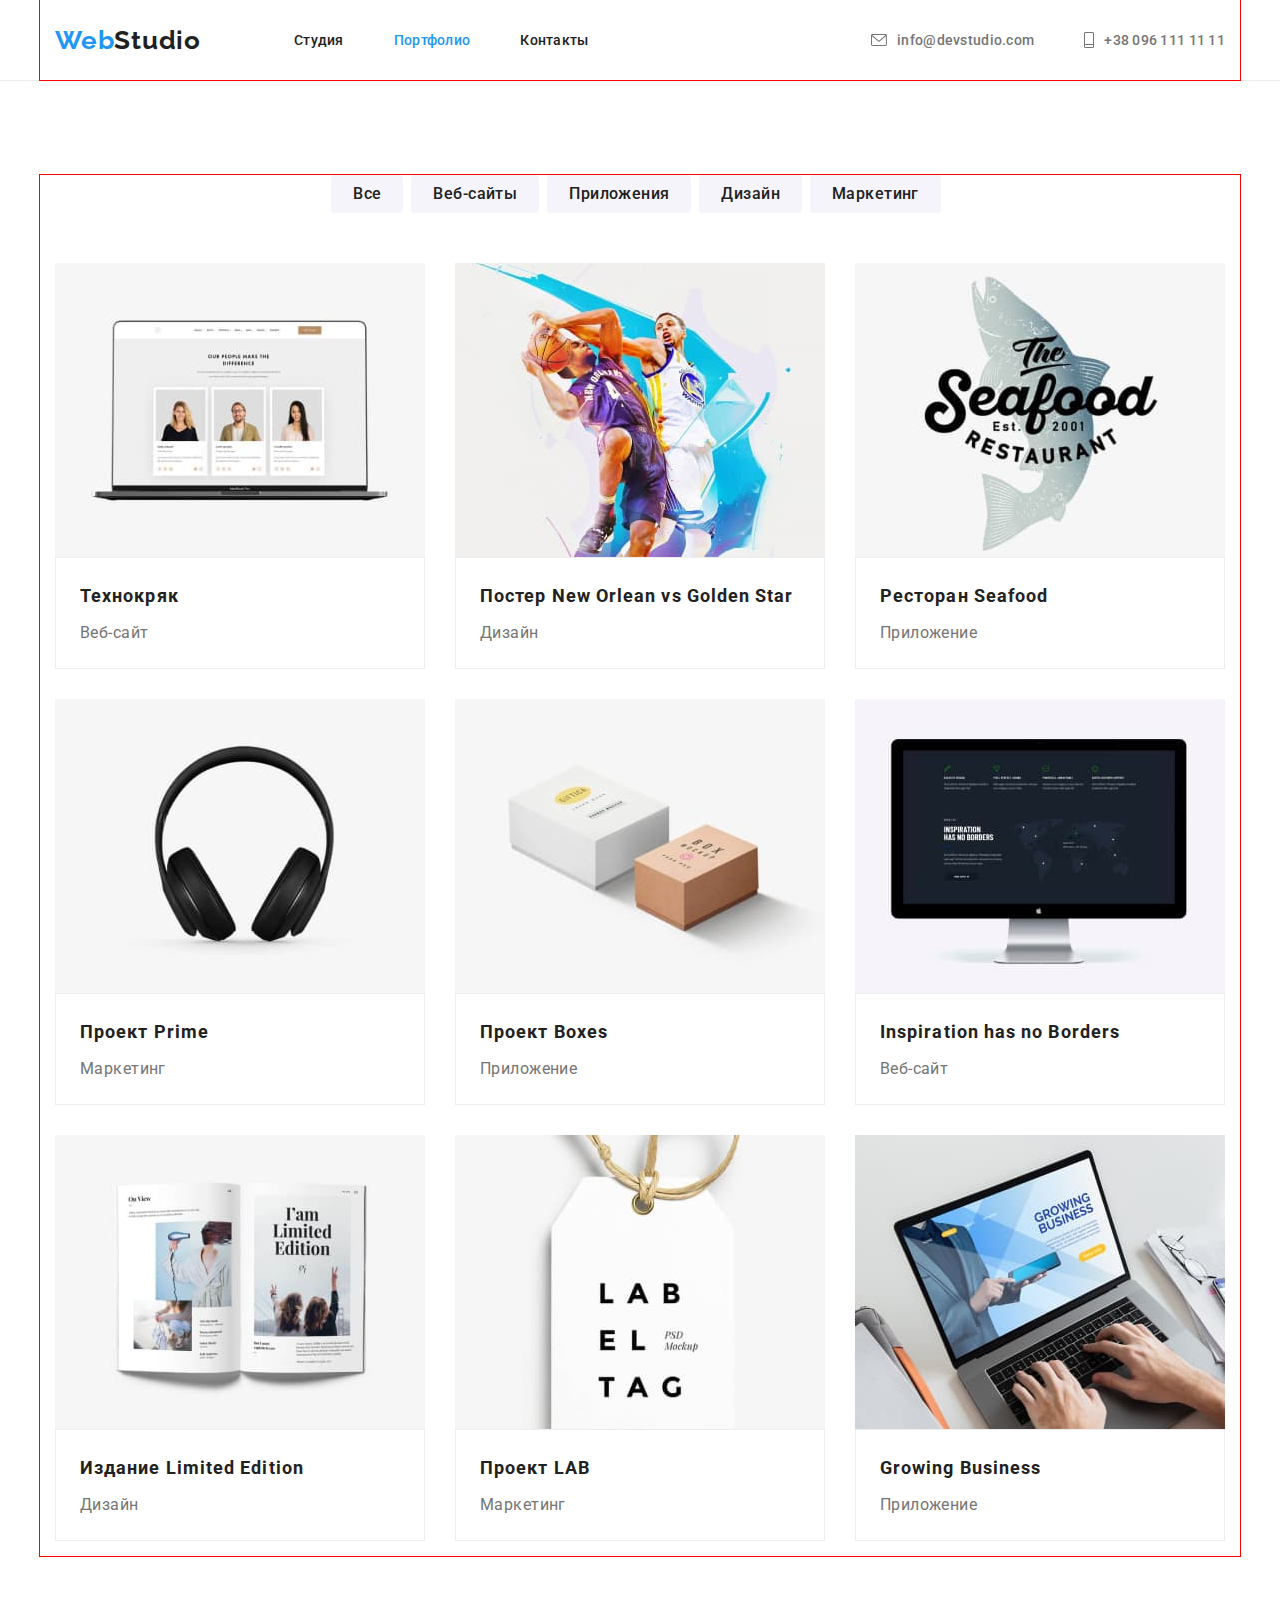
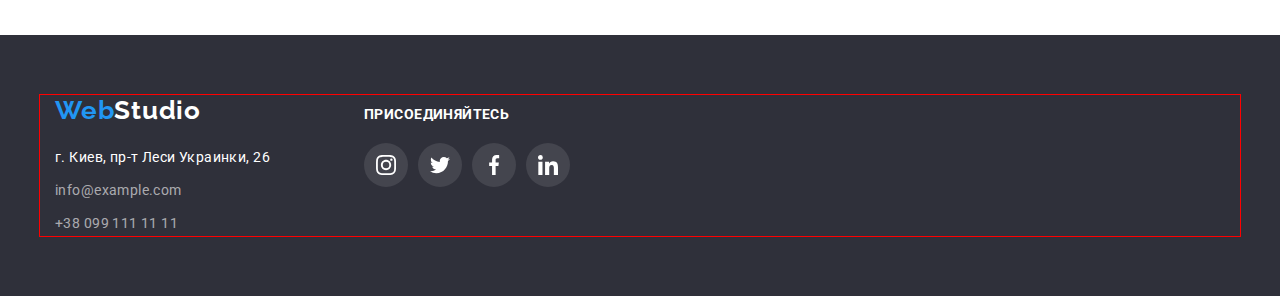
==== portfolio.html @ bcd7f743 "first commit" ====
<!DOCTYPE html>
<html lang="en">
   <head>
      <meta charset="UTF-8" />
      <meta http-equiv="X-UA-Compatible" content="IE=edge" />
      <meta name="viewport" content="width=device-width, initial-scale=1.0" />
      <title>Document</title>

      <link rel="preconnect" href="https://fonts.googleapis.com" />
      <link rel="preconnect" href="https://fonts.gstatic.com" crossorigin />
      <link
         href="https://fonts.googleapis.com/css2?family=Raleway:wght@700&family=Roboto:wght@400;500;700;900&display=swap"
         rel="stylesheet"
      />
      <link
         rel="stylesheet"
         href="https://cdnjs.cloudflare.com/ajax/libs/modern-normalize/1.1.0/modern-normalize.min.css"
         integrity="sha512-wpPYUAdjBVSE4KJnH1VR1HeZfpl1ub8YT/NKx4PuQ5NmX2tKuGu6U/JRp5y+Y8XG2tV+wKQpNHVUX03MfMFn9Q=="
         crossorigin="anonymous"
         referrerpolicy="no-referrer"
      />
      <link rel="stylesheet" href="./css/reset.css" />
      <link rel="stylesheet" href="./css/styles.css" />
   </head>
   <body>
      <header class="header">
         <div class="container header-container">
            <nav class="page-nav">
               <a href="./index.html" lang="en" class="logo"
                  >Web<span>Studio</span></a
               >
               <ul class="nav-links">
                  <li class="nav-links-item">
                     <a class="nav-links-link" href="./index.html">Студия</a>
                  </li>
                  <li class="nav-links-item">
                     <a
                        class="nav-links-link current-link"
                        href="./portfolio.html"
                        lang="en"
                        >Портфолио</a
                     >
                  </li>
                  <li class="nav-links-item">
                     <a class="nav-links-link" href="#">Контакты</a>
                  </li>
               </ul>
            </nav>
            <ul class="contacts">
               <li class="contacts-item">
                  <a
                     class="contacts-link"
                     href="mailto:info@devstudio.com"
                     lang="en"
                  >
                     <svg class="contacts-icon" width="16" height="12">
                        <use href="./img/sprite.svg#icon-envelope-1"></use>
                     </svg>
                     info@devstudio.com
                  </a>
               </li>
               <li class="contacts-item">
                  <a class="contacts-link" href="tel:+380961111111">
                     <svg class="contacts-icon" width="10" height="16">
                        <use href="./img/sprite.svg#icon-phone"></use>
                     </svg>
                     +38 096 111 11 11</a
                  >
               </li>
            </ul>
         </div>
      </header>
      <main>
         <h1 hidden>Портфолио</h1>

         <section class="section filter-section">
            <h2 class="hidden">Фильтр</h2>
            <div class="container filter-container">
               <ul class="button-filter-list">
                  <li>
                     <button type="button" class="button-filter-item">
                        Все
                     </button>
                  </li>
                  <li>
                     <button type="button" class="button-filter-item">
                        Веб-сайты
                     </button>
                  </li>
                  <li>
                     <button type="button" class="button-filter-item">
                        Приложения
                     </button>
                  </li>
                  <li>
                     <button type="button" class="button-filter-item">
                        Дизайн
                     </button>
                  </li>
                  <li>
                     <button type="button" class="button-filter-item">
                        Маркетинг
                     </button>
                  </li>
               </ul>

               <ul class="projects-list">
                  <li class="projects-list-item">
                     <a class="projects-list-link" href="#">
                        <img
                           class="no-gap"
                           src="./img/portfolio-page/project1.jpg"
                           alt="Экран
                        ноутбука с активной страницей веб-сайта"
                           width="370"
                           height="294"
                        />
                        <div class="description-projects">
                           <h3 class="description-title">Технокряк</h3>
                           <p class="description-subtitle">Веб-сайт</p>
                        </div>
                     </a>
                  </li>
                  <li class="projects-list-item">
                     <a class="projects-list-link" href="#">
                        <img
                           class="no-gap"
                           src="./img/portfolio-page/project2.jpg"
                           alt="Игра двух баскетболистов"
                           width="370"
                           height="294"
                        />
                        <div class="description-projects">
                           <h3 class="description-title">
                              Постер
                              <span lang="en">New Orlean vs Golden Star</span>
                           </h3>
                           <p class="description-subtitle">Дизайн</p>
                        </div></a
                     >
                  </li>
                  <li class="projects-list-item">
                     <a class="projects-list-link" href="#">
                        <img
                           class="no-gap"
                           src="./img/portfolio-page/project3.jpg"
                           alt="Логотип ресторана Seafood"
                           width="370"
                           height="294"
                        />
                        <div class="description-projects">
                           <h3 class="description-title">
                              Ресторан <span lang="en">Seafood</span>
                           </h3>
                           <p class="description-subtitle">Приложение</p>
                        </div></a
                     >
                  </li>

                  <li class="projects-list-item">
                     <a class="projects-list-link" href="#">
                        <img
                           class="no-gap"
                           src="./img/portfolio-page/project4.jpg"
                           alt="Чёрные наушники"
                           width="370"
                           height="294"
                        />
                        <div class="description-projects">
                           <h3 class="description-title">
                              Проект <span lang="en">Prime</span>
                           </h3>
                           <p class="description-subtitle">Маркетинг</p>
                        </div></a
                     >
                  </li>
                  <li class="projects-list-item">
                     <a class="projects-list-link" href="#">
                        <img
                           class="no-gap"
                           src="./img/portfolio-page/project5.jpg"
                           alt="Две коробки:белая и бежевая"
                           width="370"
                           height="294"
                        />
                        <div class="description-projects">
                           <h3 class="description-title">
                              Проект <span lang="en">Boxes</span>
                           </h3>
                           <p class="description-subtitle">Приложение</p>
                        </div></a
                     >
                  </li>
                  <li class="projects-list-item">
                     <a class="projects-list-link" href="#">
                        <img
                           class="no-gap"
                           src="./img/portfolio-page/project6.jpg"
                           alt="Стационарный монитор"
                           width="370"
                           height="294"
                        />
                        <div class="description-projects">
                           <h3 class="description-title" lang="en">
                              Inspiration has no Borders
                           </h3>
                           <p class="description-subtitle">Веб-сайт</p>
                        </div></a
                     >
                  </li>

                  <li class="projects-list-item">
                     <a class="projects-list-link" href="#">
                        <img
                           class="no-gap"
                           src="./img/portfolio-page/project7.jpg"
                           alt="Разворот книги"
                           width="370"
                           height="294"
                        />
                        <div class="description-projects">
                           <h3 class="description-title">
                              Издание
                              <span lang="en">Limited Edition</span>
                           </h3>
                           <p class="description-subtitle">Дизайн</p>
                        </div></a
                     >
                  </li>
                  <li class="projects-list-item">
                     <a class="projects-list-link" href="#">
                        <img
                           class="no-gap"
                           src="./img/portfolio-page/project8.jpg"
                           alt="Бирка со шнурком и ушком"
                           width="370"
                           height="294"
                        />
                        <div class="description-projects">
                           <h3 class="description-title">
                              Проект <span lang="en">LAB</span>
                           </h3>
                           <p class="description-subtitle">Маркетинг</p>
                        </div></a
                     >
                  </li>
                  <li class="projects-list-item">
                     <a class="projects-list-link" href="#">
                        <img
                           class="no-gap"
                           src="./img/portfolio-page/project9.jpg"
                           alt="Работа за ноутбуком"
                           width="370"
                           height="294"
                        />
                        <div class="description-projects">
                           <h3 class="description-title" lang="en">
                              Growing Business
                           </h3>
                           <p class="description-subtitle">Приложение</p>
                        </div></a
                     >
                  </li>
               </ul>
            </div>
         </section>
      </main>
      <footer class="footer-section">
         <div class="container footer-container">
            <div class="footer-adsress-block">
               <a href="./index.html" lang="en" class="logo"
                  >Web<span>Studio</span></a
               >
               <address class="address">
                  г. Киев, пр-т Леси Украинки, 26
               </address>
               <ul class="contacts-footer">
                  <li class="contacts-item-footer">
                     <a
                        href="mailto:info@example.com"
                        class="contacts-link-footer"
                        lang="en"
                        >info@example.com</a
                     >
                  </li>
                  <li class="contacts-item-footer">
                     <a href="tel:+380991111111" class="contacts-link-footer"
                        >+38 099 111 11 11</a
                     >
                  </li>
               </ul>
            </div>
            <div class="contact-us-block">
               <h3 class="social-list-footer-title">присоединяйтесь</h3>
               <ul class="social-list-footer">
                  <li class="social-list-item">
                     <a href="" class="social-list-link-footer"
                        ><svg
                           class="social-list-icon-footer"
                           width="20"
                           height="20"
                        >
                           <use href="./img/sprite.svg#icon-instagram"></use>
                        </svg>
                     </a>
                  </li>
                  <li class="social-list-item">
                     <a href="" class="social-list-link-footer"
                        ><svg
                           class="social-list-icon-footer"
                           width="20"
                           height="20"
                        >
                           <use href="./img/sprite.svg#icon-twitter"></use>
                        </svg>
                     </a>
                  </li>
                  <li class="social-list-item">
                     <a href="" class="social-list-link-footer"
                        ><svg
                           class="social-list-icon-footer"
                           width="20"
                           height="20"
                        >
                           <use href="./img/sprite.svg#icon-facebook"></use>
                        </svg>
                     </a>
                  </li>
                  <li class="social-list-item">
                     <a href="" class="social-list-link-footer"
                        ><svg
                           class="social-list-icon-footer"
                           width="20"
                           height="20"
                        >
                           <use href="./img/sprite.svg#icon-linkedin"></use>
                        </svg>
                     </a>
                  </li>
               </ul>
            </div>
         </div>
      </footer>
   </body>
</html>
---- css/styles.css ----
:root {
   --primary-color: #212121;
   --secondary-color: #757575;
   --white-color: #ffffff;
   --accent-color: #2196f3;
   --secondary-font-title: 'Raleway', sans-serif;
   --primary-font-title: 'Roboto', sans-serif;
   --secondary-background-color: #f5f4fa;
   --header-footer-background-color: #2f303a;
   --fill-icon-color: #afb1b8;
}
body {
   font-size: 14px;
   font-weight: 400;
   font-style: normal;
   font-family: 'Roboto', sans-serif;
   letter-spacing: 0.03em;
   color: var(--primary-color);
   background-color: var(--white-color);
}
.hidden {
   display: none;
   padding: 8px;
   border: 1px solid blue;
   border-radius: 3px;
}
.section {
   padding: 94px 0;
}
.container {
   width: 1200px;
   margin: 0 auto;
   outline: 1px solid red;
   padding: 0 15px;
}

.header-container,
.page-nav,
.contacts,
.nav-links,
.team-list,
.what-we-do-list,
.feature-list,
.button-filter-list,
.projects-list,
.contacts-link {
   display: flex;
}
.header-container {
   justify-content: space-between;
}

.logo {
   font-family: var(--secondary-font-title);
   font-weight: 700;
   font-size: 26px;
   line-height: calc(31 / 26);
   letter-spacing: 0.03em;
   color: #2196f3;
   margin-right: 93px;
}
.logo span {
   color: var(--primary-color);
}
.nav-links-item + .nav-links-item {
   margin-left: 50px;
}
.contacts-item:not(:last-child) {
   margin-right: 50px;
}
.nav-links-link,
.contacts-link {
   padding: 32px 0;
   display: block;
   font-weight: 500;
   font-size: 14px;
   line-height: calc(16 / 14);
   letter-spacing: 0.02em;
   color: var(--primary-color);
}
.contacts-link {
   color: var(--secondary-color);
}
.page-nav {
   align-items: center;
}
.header {
   background-color: var(--white-color);
   border-bottom: 1px solid #ececec;
}
.contacts-link:focus .contacts-icon,
.contacts-link:hover .contacts-icon {
   fill: var(--accent-color);
}
.contacts-link:hover,
.contacts-link:focus,
.nav-links-link:hover,
.nav-links-link:focus,
.contacts-link-footer:hover,
.contacts-link-footer:focus,
.contacts-icon:hover,
.contacts-icon:focus {
   color: var(--accent-color);
   fill: var(--accent-color);
}
.modal-btn:hover,
.modal-btn:focus {
   background: #188ce8;
   box-shadow: 0px 4px 4px rgba(0, 0, 0, 0.15);
   border-radius: 4px;
}
.nav-links-item:current {
   color: var(--accent-color);
}
.current-link {
   color: var(--accent-color);
}

/* PAGE СТУДИЯ START */
.modal-btn {
   font-family: inherit;
   font-weight: 700;
   font-size: 16px;
   font-style: inherit;
   line-height: 1.88em;
   letter-spacing: 0.06em;
   background-color: var(--accent-color);
   color: var(--white-color);
   box-shadow: 0px 4px 4px rgba(0, 0, 0, 0.15);
   border-radius: 4px;
   padding: 10px 32px;
   margin-top: 30px;
   min-width: 200px;
}
.hero-title {
   font-size: 44px;
   font-weight: 900;
   line-height: 1.36em;
   letter-spacing: 0.06em;
   text-transform: uppercase;
   color: var(--white-color);
   margin: auto;
   width: 696px;
   height: 120px;
}

.hero-section {
   background-color: var(--header-footer-background-color);
   text-align: center;
   padding: 200px 0;
   background-image: linear-gradient(
         to right,
         rgba(47, 48, 58, 0.4),
         rgba(47, 48, 58, 0.4)
      ),
      url(../img/backgroung-img.jpg);
   max-width: 1600px;
   min-height: 600px;
   background-position: center;
   background-repeat: no-repeat;
   background-size: cover;
   margin: 0 auto;
}

.feature-list-item h3 {
   font-weight: 700;
   line-height: 1.14;
   font-size: inherit;
   text-transform: uppercase;
   margin-bottom: 10px;
}
.footer-logo {
   display: block;
   margin-bottom: 20px;
}
.feature-list-item p {
   line-height: 1.71em;
   color: var(--secondary-color);
}
.feature-list-item {
   width: 270px;
}

.what-we-do-section {
   background-color: var(--white-color);
   padding-bottom: 94px;
}
.what-we-do-section h2,
.team-section h2 {
   font-weight: 700;
   font-size: 36px;
   line-height: 1.17em;
   text-align: center;
   margin-bottom: 50px;
}
.what-we-do-item {
   width: 370px;
   mix-blend-mode: normal;
}
.section h2 {
   margin-bottom: 50px;
}
.team-section {
   background-color: var(--secondary-background-color);
}
.team-list-item {
   background-color: var(--white-color);
   box-shadow: 0px 1px 3px rgba(0, 0, 0, 0.12), 0px 1px 1px rgba(0, 0, 0, 0.14),
      0px 2px 1px rgba(0, 0, 0, 0.2);
   border-radius: 0px 0px 4px 4px;
}
.description-name {
   font-weight: 500;
   font-size: 16px;
   line-height: 1.19em;
   text-align: center;
   margin-bottom: 10px;
}
.description-team {
   padding: 30px 32px;
}
.feature-list-item:not(:last-child),
.what-we-do-item:not(:last-child),
.team-list-item:not(:last-child) {
   margin-right: 30px;
}
.description-position {
   font-size: 16px;
   margin-bottom: 16px;
   line-height: 1.19em;
   text-align: center;
   color: var(--secondary-color);
}
.footer-section {
   background-color: var(--header-footer-background-color);
   padding: 60px 0;
   flex-direction: column;
   align-items: baseline;
}

.footer-container span {
   color: var(--white-color);
}
.address {
   text-decoration: none;
   line-height: 1.71em;
   margin-top: 20px;
   margin-bottom: 9px;
   color: var(--white-color);
   font-style: normal;
}
.contacts-link-footer {
   color: rgba(255, 255, 255, 0.6);
}
.contacts-item-footer:not(:last-child) {
   margin-bottom: 9px;
}
.contacts-item-footer {
   line-height: 1.71em;
}

/* PAGE СТУДИЯ FINISH */

/* PAGE ПОРТФОЛИО START */
.button-filter-item {
   font-family: inherit;
   font-style: inherit;
   font-weight: 500;
   font-size: 16px;
   line-height: 1.63em;
   align-items: center;
   text-align: center;
   border-radius: 4px;
   letter-spacing: inherit;
   color: inherit;
   background: var(--secondary-background-color);
   height: 38px;
   padding: 6px 22px;
   margin: 0 8px 50px 0;
}
.button-filter-item + .button-filter-item + .button-filter-item {
   margin-right: 30px;
}

.button-filter-item:hover,
.button-filter-item:focus {
   color: var(--white-color);
   background-color: var(--accent-color);
   box-shadow: 0px 3px 1px rgba(0, 0, 0, 0.1), 0px 1px 2px rgba(0, 0, 0, 0.08),
      0px 2px 2px rgba(0, 0, 0, 0.12);
}
.description-title {
   font-weight: 700;
   font-size: 18px;
   line-height: 2em;
   letter-spacing: 0.06em;
   margin-bottom: 4px;
   color: var(--primary-color);
}
.description-subtitle {
   font-size: 16px;
   line-height: 1.88em;
   color: var(--secondary-color);
}
.description-projects {
   padding: 20px 24px;
}
.filter-section {
   background-color: var(--white-color);
}
.button-filter-list {
   justify-content: center;
}

.projects-list {
   flex-wrap: wrap;
   margin: -15px;
}

.projects-list-item {
   margin: 15px;

   flex-basis: calc(100% / 3 - 30px);
}
.description-projects {
   border: 1px solid #eeeeee;
   overflow: hidden;
}

.no-gap {
   display: block;
}

/* PAGE ПОРТФОЛИО FINISH */
.contacts-link {
   display: flex;
   align-items: center;
}
.contacts-icon {
   display: flex;
   margin-right: 10px;
   fill: var(--secondary-color);
}
.wrapper-icon {
   display: flex;
   justify-content: center;
   align-items: center;
   height: 120px;
   margin-bottom: 30px;
   background: var(--secondary-background-color);
   border-radius: 4px;
}
.social-list {
   display: flex;
   justify-content: space-between;
}
.social-list-link {
   display: flex;
   align-items: center;
   justify-content: center;
   background-color: var(--white-color);
   border-radius: 50%;
   width: 44px;
   height: 44px;
}
.contacts-icon {
   color: var(--secondary-color);
}
.social-list-icon,
.clients-list-icon {
   fill: var(--fill-icon-color);
}
.social-list-link:hover .social-list-icon,
.social-list-link:focus .social-list-icon {
   fill: var(--white-color);
}
.clients-list-icon:hover,
.clients-list-icon:focus {
   fill: var(--accent-color);
}
.social-list-link:hover,
.social-list-link:focus {
   background-color: var(--accent-color);
}
.clients-section > h2 {
   font-weight: 700;
   font-size: 36px;
   margin-bottom: 50px;
   line-height: calc(42 / 36);
   text-align: center;
}
.clients-list {
   display: flex;
   justify-content: space-between;
}
.clients-section {
   background-color: var(--white-color);
}
.wrapper-clients-icon {
   display: flex;
   justify-content: center;
   align-items: center;
   height: 92px;
   background: var(--white-color);
   border-radius: 4px;
   border: 1px solid var(--fill-icon-color);
}
.clients-list-link:hover .wrapper-clients-icon {
   border-color: var(--accent-color);
}
.clients-list-item {
   width: 170px;
}
.clients-list-link:hover .clients-list-icon,
.clients-list-link:focus .clients-list-icon {
   fill: var(--accent-color);
}

.social-list-footer-title {
   font-weight: bold;
   font-size: 14px;
   line-height: 1.14;
   margin-bottom: 20px;
   text-transform: uppercase;
   color: var(--white-color);
}
.footer-container {
   display: flex;
   align-items: baseline;
}
.social-list-footer {
   display: flex;
   width: 206px;
   justify-content: space-between;
}
.contact-us-block {
   margin-left: 70px;
}
.social-list-icon-footer {
   fill: var(--white-color);
}
.social-list-link-footer {
   display: flex;
   align-items: center;
   justify-content: center;
   background-color: rgba(255, 255, 255, 0.1);
   border-radius: 50%;
   width: 44px;
   height: 44px;
}
.social-list-link-footer:hover,
.social-list-link-footer:focus {
   background-color: var(--accent-color);
}
.projects-list-link {
   display: block;
}
.projects-list-link:hover {
   box-shadow: 0px 1px 1px rgba(0, 0, 0, 0.12), 0px 4px 4px rgba(0, 0, 0, 0.06),
      1px 4px 6px rgba(0, 0, 0, 0.16);
}
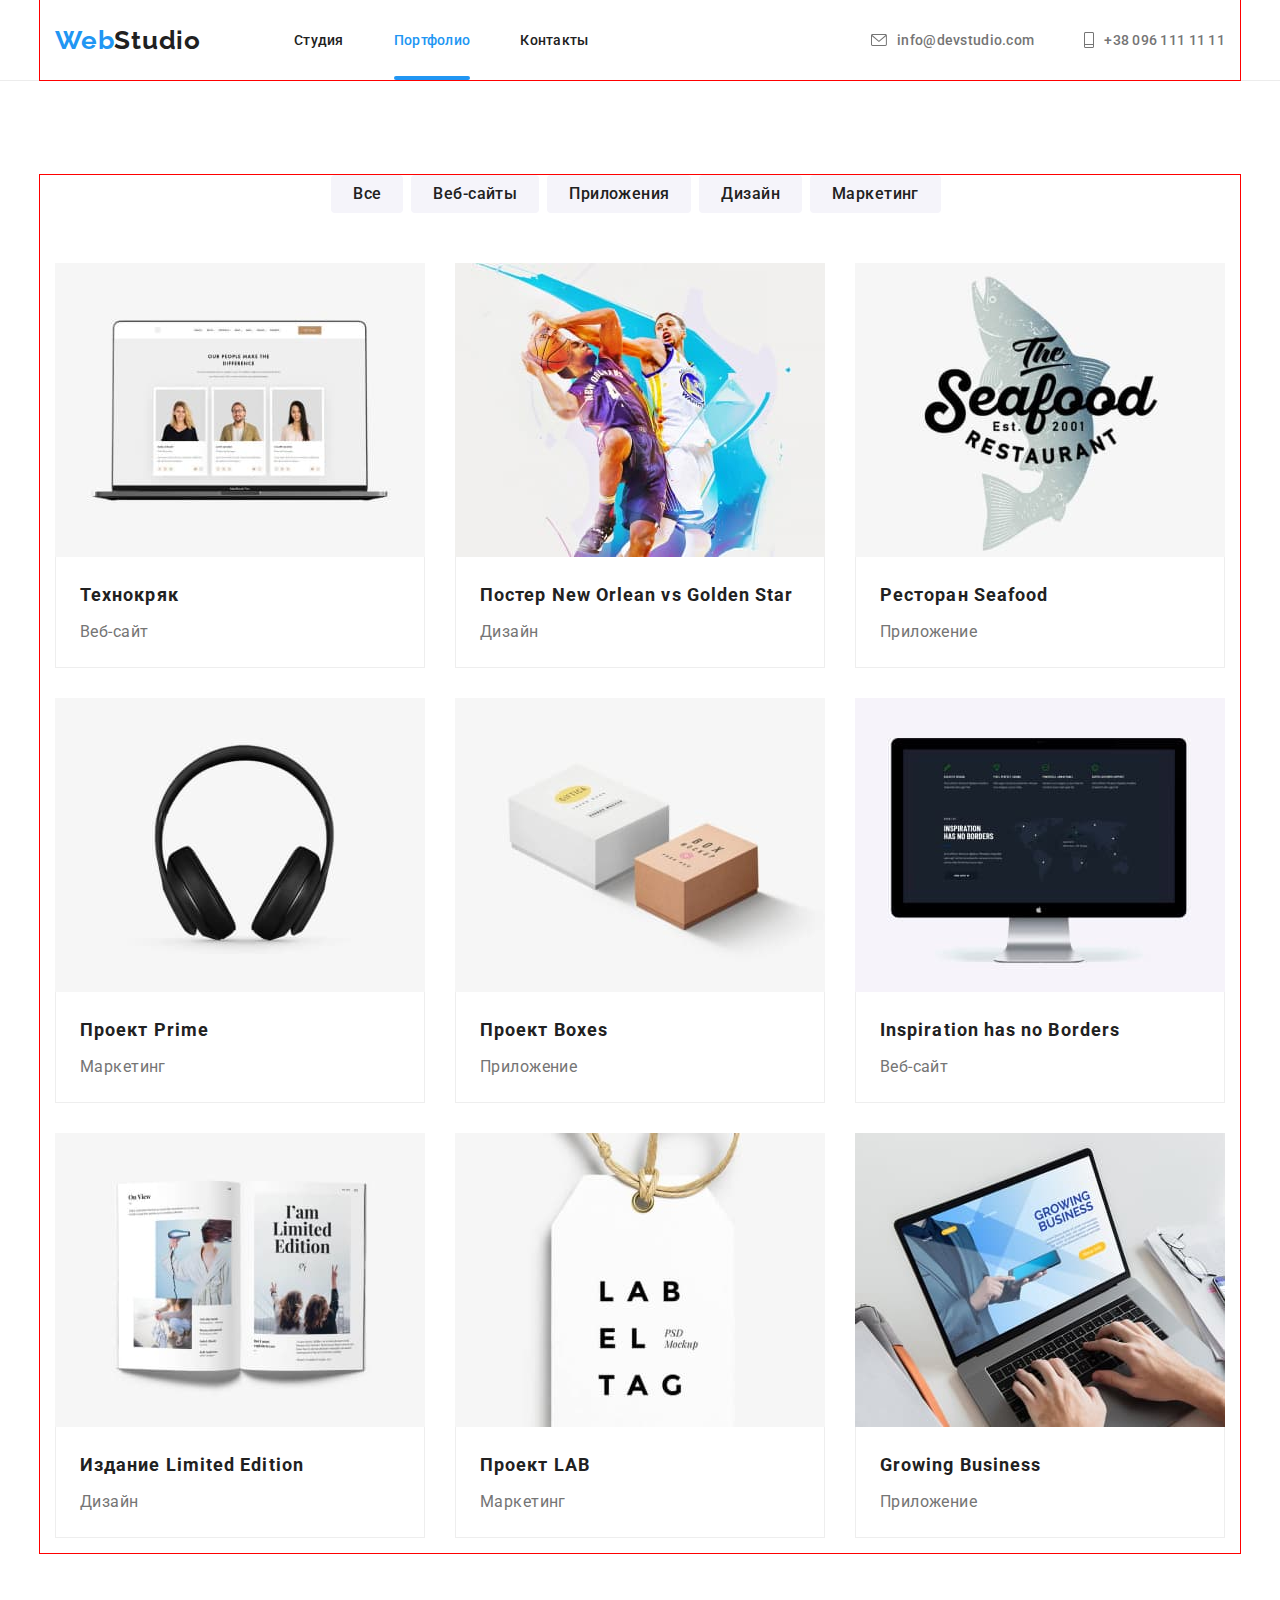
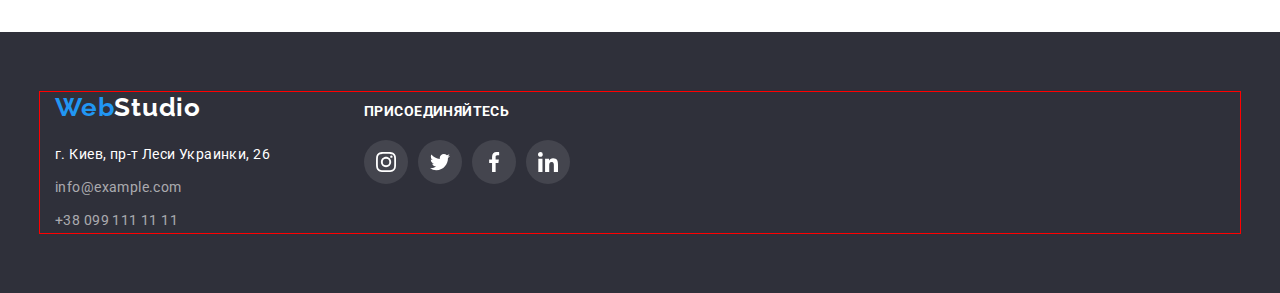
==== commit aaef7b39: "редагувала hover line" ====
--- a/portfolio.html
+++ b/portfolio.html
@@ -34,12 +34,15 @@
                      <a class="nav-links-link" href="./index.html">Студия</a>
                   </li>
                   <li class="nav-links-item">
-                     <a
-                        class="nav-links-link current-link"
-                        href="./portfolio.html"
-                        lang="en"
-                        >Портфолио</a
-                     >
+                     <div class="hover-line">
+                        <a
+                           class="nav-links-link current-link"
+                           href="./portfolio.html"
+                           lang="en"
+                           >Портфолио
+                           <div class="hover-line-item"></div
+                        ></a>
+                     </div>
                   </li>
                   <li class="nav-links-item">
                      <a class="nav-links-link" href="#">Контакты</a>
@@ -107,14 +110,24 @@
                <ul class="projects-list">
                   <li class="projects-list-item">
                      <a class="projects-list-link" href="#">
-                        <img
-                           class="no-gap"
-                           src="./img/portfolio-page/project1.jpg"
-                           alt="Экран
+                        <div class="projects-thumb">
+                           <img
+                              class="no-gap"
+                              src="./img/portfolio-page/project1.jpg"
+                              alt="Экран
                         ноутбука с активной страницей веб-сайта"
-                           width="370"
-                           height="294"
-                        />
+                              width="370"
+                              height="294"
+                           />
+                           <div class="overlay">
+                              <p>
+                                 Ресурс предлагает комплексные предложения с
+                                 разным уровнем функционала и сервисов. Все это
+                                 позволит посетителю получить исчерпывающие
+                                 сведения о компании или частном лице.
+                              </p>
+                           </div>
+                        </div>
                         <div class="description-projects">
                            <h3 class="description-title">Технокряк</h3>
                            <p class="description-subtitle">Веб-сайт</p>
@@ -123,13 +136,23 @@
                   </li>
                   <li class="projects-list-item">
                      <a class="projects-list-link" href="#">
-                        <img
-                           class="no-gap"
-                           src="./img/portfolio-page/project2.jpg"
-                           alt="Игра двух баскетболистов"
-                           width="370"
-                           height="294"
-                        />
+                        <div class="projects-thumb">
+                           <img
+                              class="no-gap"
+                              src="./img/portfolio-page/project2.jpg"
+                              alt="Игра двух баскетболистов"
+                              width="370"
+                              height="294"
+                           />
+                           <div class="overlay">
+                              <p>
+                                 Ресурс предлагает комплексные предложения с
+                                 разным уровнем функционала и сервисов. Все это
+                                 позволит посетителю получить исчерпывающие
+                                 сведения о компании или частном лице.
+                              </p>
+                           </div>
+                        </div>
                         <div class="description-projects">
                            <h3 class="description-title">
                               Постер
@@ -141,13 +164,23 @@
                   </li>
                   <li class="projects-list-item">
                      <a class="projects-list-link" href="#">
-                        <img
-                           class="no-gap"
-                           src="./img/portfolio-page/project3.jpg"
-                           alt="Логотип ресторана Seafood"
-                           width="370"
-                           height="294"
-                        />
+                        <div class="projects-thumb">
+                           <img
+                              class="no-gap"
+                              src="./img/portfolio-page/project3.jpg"
+                              alt="Логотип ресторана Seafood"
+                              width="370"
+                              height="294"
+                           />
+                           <div class="overlay">
+                              <p>
+                                 Ресурс предлагает комплексные предложения с
+                                 разным уровнем функционала и сервисов. Все это
+                                 позволит посетителю получить исчерпывающие
+                                 сведения о компании или частном лице.
+                              </p>
+                           </div>
+                        </div>
                         <div class="description-projects">
                            <h3 class="description-title">
                               Ресторан <span lang="en">Seafood</span>
@@ -159,13 +192,23 @@
 
                   <li class="projects-list-item">
                      <a class="projects-list-link" href="#">
-                        <img
-                           class="no-gap"
-                           src="./img/portfolio-page/project4.jpg"
-                           alt="Чёрные наушники"
-                           width="370"
-                           height="294"
-                        />
+                        <div class="projects-thumb">
+                           <img
+                              class="no-gap"
+                              src="./img/portfolio-page/project4.jpg"
+                              alt="Чёрные наушники"
+                              width="370"
+                              height="294"
+                           />
+                           <div class="overlay">
+                              <p>
+                                 Ресурс предлагает комплексные предложения с
+                                 разным уровнем функционала и сервисов. Все это
+                                 позволит посетителю получить исчерпывающие
+                                 сведения о компании или частном лице.
+                              </p>
+                           </div>
+                        </div>
                         <div class="description-projects">
                            <h3 class="description-title">
                               Проект <span lang="en">Prime</span>
@@ -176,13 +219,23 @@
                   </li>
                   <li class="projects-list-item">
                      <a class="projects-list-link" href="#">
-                        <img
-                           class="no-gap"
-                           src="./img/portfolio-page/project5.jpg"
-                           alt="Две коробки:белая и бежевая"
-                           width="370"
-                           height="294"
-                        />
+                        <div class="projects-thumb">
+                           <img
+                              class="no-gap"
+                              src="./img/portfolio-page/project5.jpg"
+                              alt="Две коробки:белая и бежевая"
+                              width="370"
+                              height="294"
+                           />
+                           <div class="overlay">
+                              <p>
+                                 Ресурс предлагает комплексные предложения с
+                                 разным уровнем функционала и сервисов. Все это
+                                 позволит посетителю получить исчерпывающие
+                                 сведения о компании или частном лице.
+                              </p>
+                           </div>
+                        </div>
                         <div class="description-projects">
                            <h3 class="description-title">
                               Проект <span lang="en">Boxes</span>
@@ -193,13 +246,23 @@
                   </li>
                   <li class="projects-list-item">
                      <a class="projects-list-link" href="#">
-                        <img
-                           class="no-gap"
-                           src="./img/portfolio-page/project6.jpg"
-                           alt="Стационарный монитор"
-                           width="370"
-                           height="294"
-                        />
+                        <div class="projects-thumb">
+                           <img
+                              class="no-gap"
+                              src="./img/portfolio-page/project6.jpg"
+                              alt="Стационарный монитор"
+                              width="370"
+                              height="294"
+                           />
+                           <div class="overlay">
+                              <p>
+                                 Ресурс предлагает комплексные предложения с
+                                 разным уровнем функционала и сервисов. Все это
+                                 позволит посетителю получить исчерпывающие
+                                 сведения о компании или частном лице.
+                              </p>
+                           </div>
+                        </div>
                         <div class="description-projects">
                            <h3 class="description-title" lang="en">
                               Inspiration has no Borders
@@ -211,13 +274,23 @@
 
                   <li class="projects-list-item">
                      <a class="projects-list-link" href="#">
-                        <img
-                           class="no-gap"
-                           src="./img/portfolio-page/project7.jpg"
-                           alt="Разворот книги"
-                           width="370"
-                           height="294"
-                        />
+                        <div class="projects-thumb">
+                           <img
+                              class="no-gap"
+                              src="./img/portfolio-page/project7.jpg"
+                              alt="Разворот книги"
+                              width="370"
+                              height="294"
+                           />
+                           <div class="overlay">
+                              <p>
+                                 Ресурс предлагает комплексные предложения с
+                                 разным уровнем функционала и сервисов. Все это
+                                 позволит посетителю получить исчерпывающие
+                                 сведения о компании или частном лице.
+                              </p>
+                           </div>
+                        </div>
                         <div class="description-projects">
                            <h3 class="description-title">
                               Издание
@@ -229,13 +302,23 @@
                   </li>
                   <li class="projects-list-item">
                      <a class="projects-list-link" href="#">
-                        <img
-                           class="no-gap"
-                           src="./img/portfolio-page/project8.jpg"
-                           alt="Бирка со шнурком и ушком"
-                           width="370"
-                           height="294"
-                        />
+                        <div class="projects-thumb">
+                           <img
+                              class="no-gap"
+                              src="./img/portfolio-page/project8.jpg"
+                              alt="Бирка со шнурком и ушком"
+                              width="370"
+                              height="294"
+                           />
+                           <div class="overlay">
+                              <p>
+                                 Ресурс предлагает комплексные предложения с
+                                 разным уровнем функционала и сервисов. Все это
+                                 позволит посетителю получить исчерпывающие
+                                 сведения о компании или частном лице.
+                              </p>
+                           </div>
+                        </div>
                         <div class="description-projects">
                            <h3 class="description-title">
                               Проект <span lang="en">LAB</span>
@@ -246,13 +329,23 @@
                   </li>
                   <li class="projects-list-item">
                      <a class="projects-list-link" href="#">
-                        <img
-                           class="no-gap"
-                           src="./img/portfolio-page/project9.jpg"
-                           alt="Работа за ноутбуком"
-                           width="370"
-                           height="294"
-                        />
+                        <div class="projects-thumb">
+                           <img
+                              class="no-gap"
+                              src="./img/portfolio-page/project9.jpg"
+                              alt="Работа за ноутбуком"
+                              width="370"
+                              height="294"
+                           />
+                           <div class="overlay">
+                              <p>
+                                 Ресурс предлагает комплексные предложения с
+                                 разным уровнем функционала и сервисов. Все это
+                                 позволит посетителю получить исчерпывающие
+                                 сведения о компании или частном лице.
+                              </p>
+                           </div>
+                        </div>
                         <div class="description-projects">
                            <h3 class="description-title" lang="en">
                               Growing Business
--- a/css/styles.css
+++ b/css/styles.css
@@ -105,13 +105,14 @@
 }
 .modal-btn:hover,
 .modal-btn:focus {
-   background: #188ce8;
+   background-color: #188ce8;
    box-shadow: 0px 4px 4px rgba(0, 0, 0, 0.15);
    border-radius: 4px;
 }
 .nav-links-item:current {
    color: var(--accent-color);
 }
+
 .current-link {
    color: var(--accent-color);
 }
@@ -194,6 +195,7 @@
    margin-bottom: 50px;
 }
 .what-we-do-item {
+   position: relative;
    width: 370px;
    mix-blend-mode: normal;
 }
@@ -319,12 +321,11 @@
 
 .projects-list-item {
    margin: 15px;
-
    flex-basis: calc(100% / 3 - 30px);
 }
 .description-projects {
    border: 1px solid #eeeeee;
-   overflow: hidden;
+   border-top: none;
 }
 
 .no-gap {
@@ -453,9 +454,87 @@
    background-color: var(--accent-color);
 }
 .projects-list-link {
+   position: relative;
    display: block;
 }
 .projects-list-link:hover {
    box-shadow: 0px 1px 1px rgba(0, 0, 0, 0.12), 0px 4px 4px rgba(0, 0, 0, 0.06),
       1px 4px 6px rgba(0, 0, 0, 0.16);
 }
+.hover-line {
+   position: relative;
+}
+
+.hover-line-item {
+   display: block;
+   content: '';
+   width: 100%;
+   height: 4px;
+   position: absolute;
+   bottom: 0;
+   left: 0;
+   background-color: #2196f3;
+   border-radius: 2px;
+}
+
+.lable {
+   font-weight: bold;
+   line-height: calc(16 / 14);
+   text-transform: uppercase;
+   color: var(--white-color);
+}
+.what-we-do-lable {
+   display: flex;
+   align-items: center;
+   justify-content: center;
+   width: 370px;
+   height: 70px;
+   background-color: rgba(47, 48, 58, 0.8);
+}
+.what-we-do-item > .what-we-do-lable {
+   position: absolute;
+   bottom: 0;
+}
+
+.contacts-link,
+.contacts-icon,
+.nav-links-link,
+.modal-btn,
+.social-list-link,
+.clients-list-link .clients-list-icon,
+.clients-list-link .wrapper-clients-icon,
+.button-filter-item,
+.projects-list-link,
+.contacts-link-footer,
+.social-list-link-footer {
+   transition-property: background-color, color, fill, border-color, box-shadow;
+   transition: 250ms cubic-bezier(0.4, 0, 0.2, 1);
+}
+.overlay > p {
+   padding: 63px 24px;
+   font-size: 18px;
+   line-height: calc(28 / 18);
+   color: var(--white-color);
+}
+
+.overlay {
+   position: absolute;
+   top: 0;
+   left: 0;
+   width: 370px;
+   height: 294px;
+
+   background-color: rgba(33, 150, 243, 0.9);
+   /* opacity: 0; */
+   width: 370px;
+   height: 294px;
+   transform: translateY(100%);
+   transition: transform 250ms cubic-bezier(0.4, 0, 0.2, 1);
+}
+.projects-list-item:hover .overlay {
+   transform: translateY(0);
+}
+.projects-thumb {
+   position: relative;
+   overflow: hidden;
+}
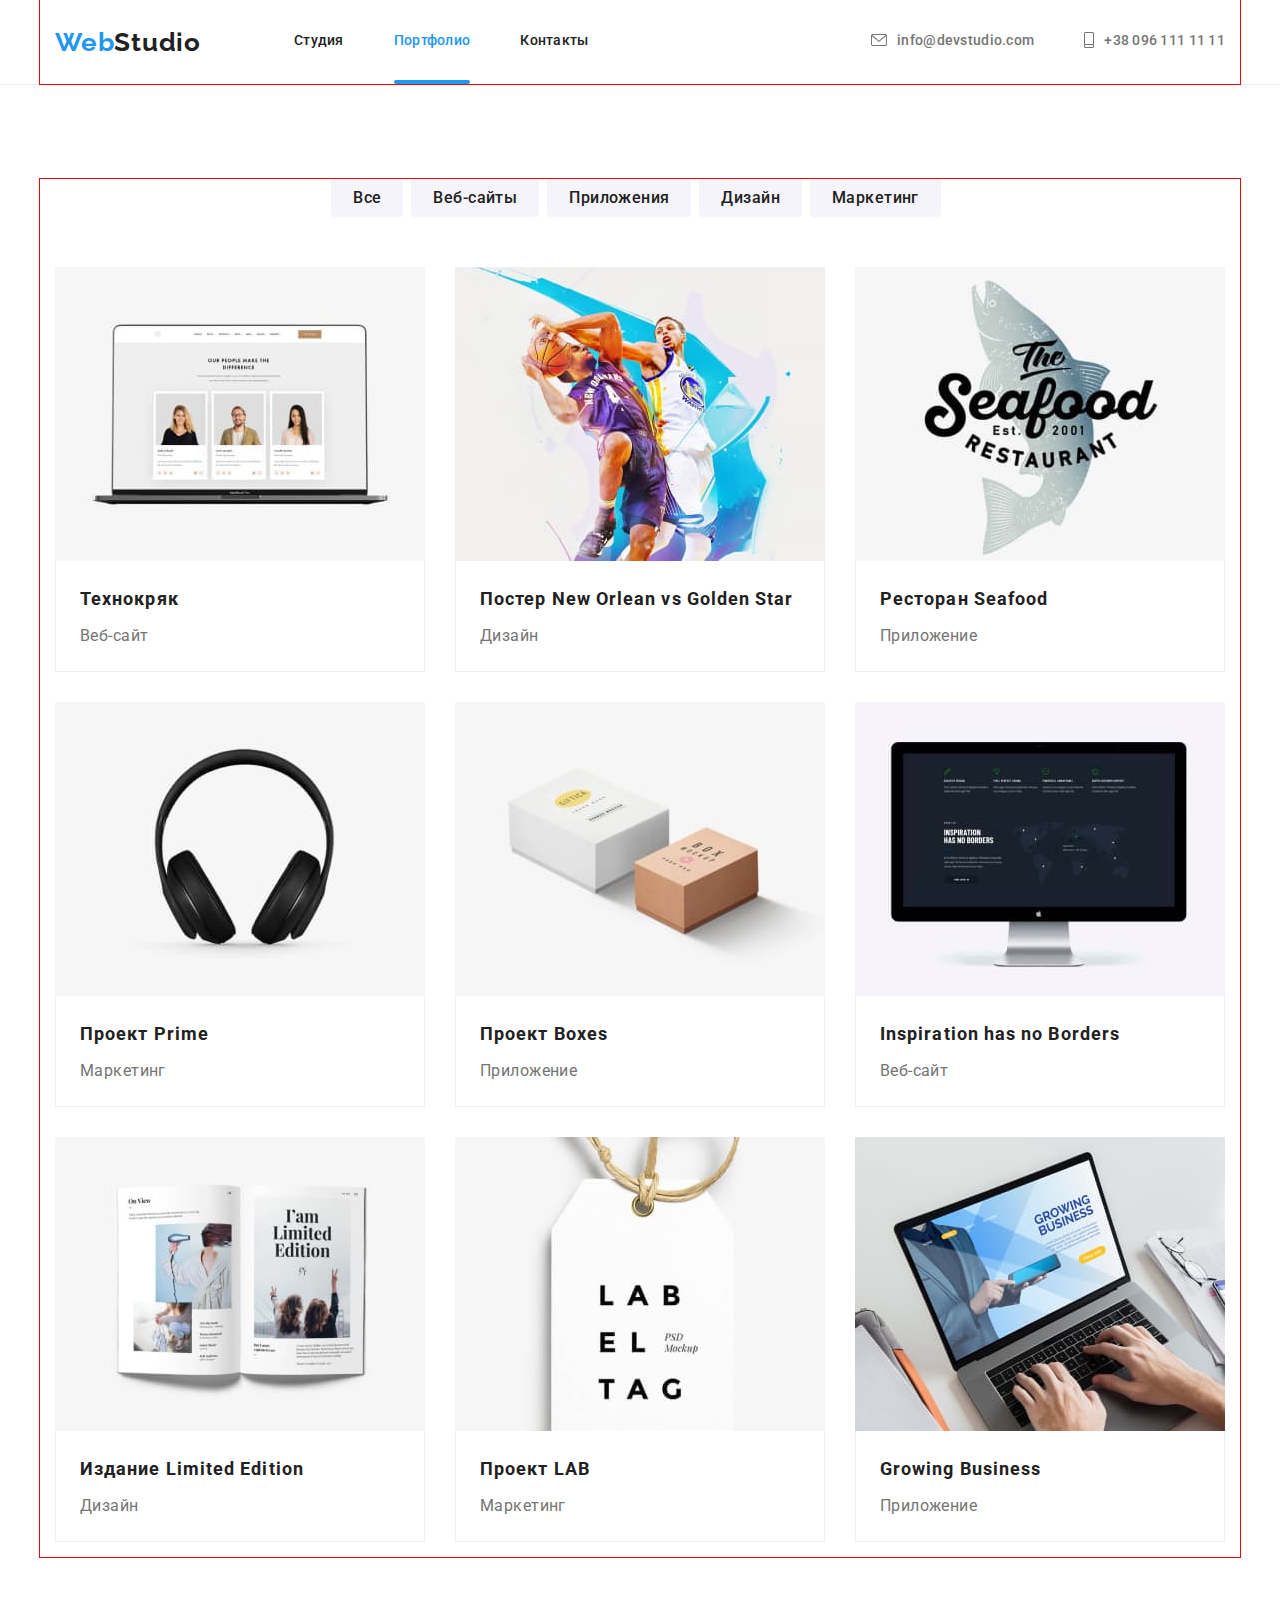
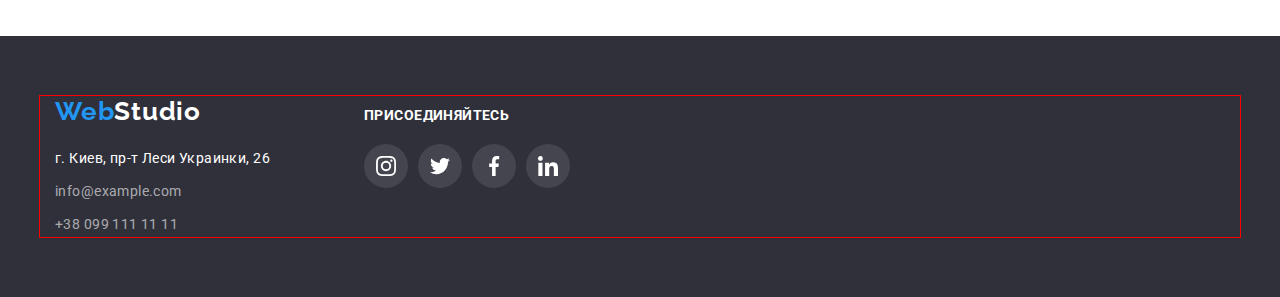
==== commit 7c38b8bb: "прибрала зайвий дів" ====
--- a/portfolio.html
+++ b/portfolio.html
@@ -34,15 +34,13 @@
                      <a class="nav-links-link" href="./index.html">Студия</a>
                   </li>
                   <li class="nav-links-item">
-                     <div class="hover-line">
-                        <a
-                           class="nav-links-link current-link"
-                           href="./portfolio.html"
-                           lang="en"
-                           >Портфолио
-                           <div class="hover-line-item"></div
-                        ></a>
-                     </div>
+                     <a
+                        class="nav-links-link current-link"
+                        href="./portfolio.html"
+                        lang="en"
+                        >Портфолио
+                     </a>
+                     <div class="hover-line"></div>
                   </li>
                   <li class="nav-links-item">
                      <a class="nav-links-link" href="#">Контакты</a>
@@ -119,14 +117,13 @@
                               width="370"
                               height="294"
                            />
-                           <div class="overlay">
-                              <p>
-                                 Ресурс предлагает комплексные предложения с
-                                 разным уровнем функционала и сервисов. Все это
-                                 позволит посетителю получить исчерпывающие
-                                 сведения о компании или частном лице.
-                              </p>
-                           </div>
+
+                           <p class="overlay">
+                              Ресурс предлагает комплексные предложения с разным
+                              уровнем функционала и сервисов. Все это позволит
+                              посетителю получить исчерпывающие сведения о
+                              компании или частном лице.
+                           </p>
                         </div>
                         <div class="description-projects">
                            <h3 class="description-title">Технокряк</h3>
@@ -144,14 +141,13 @@
                               width="370"
                               height="294"
                            />
-                           <div class="overlay">
-                              <p>
-                                 Ресурс предлагает комплексные предложения с
-                                 разным уровнем функционала и сервисов. Все это
-                                 позволит посетителю получить исчерпывающие
-                                 сведения о компании или частном лице.
-                              </p>
-                           </div>
+
+                           <p class="overlay">
+                              Ресурс предлагает комплексные предложения с разным
+                              уровнем функционала и сервисов. Все это позволит
+                              посетителю получить исчерпывающие сведения о
+                              компании или частном лице.
+                           </p>
                         </div>
                         <div class="description-projects">
                            <h3 class="description-title">
@@ -172,14 +168,13 @@
                               width="370"
                               height="294"
                            />
-                           <div class="overlay">
-                              <p>
-                                 Ресурс предлагает комплексные предложения с
-                                 разным уровнем функционала и сервисов. Все это
-                                 позволит посетителю получить исчерпывающие
-                                 сведения о компании или частном лице.
-                              </p>
-                           </div>
+
+                           <p class="overlay">
+                              Ресурс предлагает комплексные предложения с разным
+                              уровнем функционала и сервисов. Все это позволит
+                              посетителю получить исчерпывающие сведения о
+                              компании или частном лице.
+                           </p>
                         </div>
                         <div class="description-projects">
                            <h3 class="description-title">
@@ -200,14 +195,13 @@
                               width="370"
                               height="294"
                            />
-                           <div class="overlay">
-                              <p>
-                                 Ресурс предлагает комплексные предложения с
-                                 разным уровнем функционала и сервисов. Все это
-                                 позволит посетителю получить исчерпывающие
-                                 сведения о компании или частном лице.
-                              </p>
-                           </div>
+
+                           <p class="overlay">
+                              Ресурс предлагает комплексные предложения с разным
+                              уровнем функционала и сервисов. Все это позволит
+                              посетителю получить исчерпывающие сведения о
+                              компании или частном лице.
+                           </p>
                         </div>
                         <div class="description-projects">
                            <h3 class="description-title">
@@ -227,14 +221,13 @@
                               width="370"
                               height="294"
                            />
-                           <div class="overlay">
-                              <p>
-                                 Ресурс предлагает комплексные предложения с
-                                 разным уровнем функционала и сервисов. Все это
-                                 позволит посетителю получить исчерпывающие
-                                 сведения о компании или частном лице.
-                              </p>
-                           </div>
+
+                           <p class="overlay">
+                              Ресурс предлагает комплексные предложения с разным
+                              уровнем функционала и сервисов. Все это позволит
+                              посетителю получить исчерпывающие сведения о
+                              компании или частном лице.
+                           </p>
                         </div>
                         <div class="description-projects">
                            <h3 class="description-title">
@@ -254,14 +247,13 @@
                               width="370"
                               height="294"
                            />
-                           <div class="overlay">
-                              <p>
-                                 Ресурс предлагает комплексные предложения с
-                                 разным уровнем функционала и сервисов. Все это
-                                 позволит посетителю получить исчерпывающие
-                                 сведения о компании или частном лице.
-                              </p>
-                           </div>
+
+                           <p class="overlay">
+                              Ресурс предлагает комплексные предложения с разным
+                              уровнем функционала и сервисов. Все это позволит
+                              посетителю получить исчерпывающие сведения о
+                              компании или частном лице.
+                           </p>
                         </div>
                         <div class="description-projects">
                            <h3 class="description-title" lang="en">
@@ -282,14 +274,13 @@
                               width="370"
                               height="294"
                            />
-                           <div class="overlay">
-                              <p>
-                                 Ресурс предлагает комплексные предложения с
-                                 разным уровнем функционала и сервисов. Все это
-                                 позволит посетителю получить исчерпывающие
-                                 сведения о компании или частном лице.
-                              </p>
-                           </div>
+
+                           <p class="overlay">
+                              Ресурс предлагает комплексные предложения с разным
+                              уровнем функционала и сервисов. Все это позволит
+                              посетителю получить исчерпывающие сведения о
+                              компании или частном лице.
+                           </p>
                         </div>
                         <div class="description-projects">
                            <h3 class="description-title">
@@ -310,14 +301,13 @@
                               width="370"
                               height="294"
                            />
-                           <div class="overlay">
-                              <p>
-                                 Ресурс предлагает комплексные предложения с
-                                 разным уровнем функционала и сервисов. Все это
-                                 позволит посетителю получить исчерпывающие
-                                 сведения о компании или частном лице.
-                              </p>
-                           </div>
+
+                           <p class="overlay">
+                              Ресурс предлагает комплексные предложения с разным
+                              уровнем функционала и сервисов. Все это позволит
+                              посетителю получить исчерпывающие сведения о
+                              компании или частном лице.
+                           </p>
                         </div>
                         <div class="description-projects">
                            <h3 class="description-title">
@@ -337,14 +327,13 @@
                               width="370"
                               height="294"
                            />
-                           <div class="overlay">
-                              <p>
-                                 Ресурс предлагает комплексные предложения с
-                                 разным уровнем функционала и сервисов. Все это
-                                 позволит посетителю получить исчерпывающие
-                                 сведения о компании или частном лице.
-                              </p>
-                           </div>
+
+                           <p class="overlay">
+                              Ресурс предлагает комплексные предложения с разным
+                              уровнем функционала и сервисов. Все это позволит
+                              посетителю получить исчерпывающие сведения о
+                              компании или частном лице.
+                           </p>
                         </div>
                         <div class="description-projects">
                            <h3 class="description-title" lang="en">
--- a/css/styles.css
+++ b/css/styles.css
@@ -461,18 +461,13 @@
    box-shadow: 0px 1px 1px rgba(0, 0, 0, 0.12), 0px 4px 4px rgba(0, 0, 0, 0.06),
       1px 4px 6px rgba(0, 0, 0, 0.16);
 }
-.hover-line {
-   position: relative;
-}
-
-.hover-line-item {
+
+.hover-line::after {
    display: block;
    content: '';
    width: 100%;
    height: 4px;
-   position: absolute;
-   bottom: 0;
-   left: 0;
+
    background-color: #2196f3;
    border-radius: 2px;
 }
@@ -510,31 +505,85 @@
    transition-property: background-color, color, fill, border-color, box-shadow;
    transition: 250ms cubic-bezier(0.4, 0, 0.2, 1);
 }
-.overlay > p {
-   padding: 63px 24px;
-   font-size: 18px;
-   line-height: calc(28 / 18);
-   color: var(--white-color);
-}
 
 .overlay {
    position: absolute;
    top: 0;
    left: 0;
-   width: 370px;
-   height: 294px;
+   width: 100%;
+   height: 100%;
 
    background-color: rgba(33, 150, 243, 0.9);
-   /* opacity: 0; */
+   padding: 63px 24px;
+   font-size: 18px;
+   line-height: calc(28 / 18);
+   color: var(--white-color);
+   opacity: 0;
    width: 370px;
    height: 294px;
    transform: translateY(100%);
-   transition: transform 250ms cubic-bezier(0.4, 0, 0.2, 1);
-}
-.projects-list-item:hover .overlay {
+   transition: transform 250ms cubic-bezier(0.4, 0, 0.2, 1),
+      opacity 250ms cubic-bezier(0.4, 0, 0.2, 1);
+}
+.projects-list-link:hover .overlay,
+.projects-list-link:focus .overlay {
    transform: translateY(0);
+   opacity: 1;
 }
 .projects-thumb {
    position: relative;
    overflow: hidden;
 }
+.backdrop {
+   position: fixed;
+   top: 0;
+   left: 0;
+   width: 100%;
+   height: 100%;
+   background-color: rgba(0, 0, 0, 0.2);
+   opacity: 1;
+   transition: opacity 250ms cubic-bezier(0.4, 0, 0.2, 1);
+}
+.backdrop.is-hidden {
+   opacity: 0;
+   pointer-events: none;
+}
+.backdrop.is-hidden .modal {
+   transform: translate(-50%, -50%) scale(1.1);
+}
+.modal {
+   position: absolute;
+   top: 50%;
+   left: 50%;
+   transform: translate(-50%, -50%) scale(1);
+
+   min-width: 528px;
+   min-height: 581px;
+
+   background-color: var(--white-color);
+   box-shadow: 0px 1px 3px rgba(0, 0, 0, 0.12), 0px 1px 1px rgba(0, 0, 0, 0.14),
+      0px 2px 1px rgba(0, 0, 0, 0.2);
+   border-radius: 4px;
+   transition: transform 250ms cubic-bezier(0.4, 0, 0.2, 1);
+}
+.close-modal-icon {
+   background-color: var(--white-color);
+}
+.close-modal-button {
+   position: absolute;
+   display: flex;
+   align-items: center;
+   justify-content: center;
+   top: 0;
+   right: 0;
+
+   width: 30px;
+   height: 30px;
+   margin-top: 8px;
+   margin-right: 8px;
+
+   background-color: var(--white-color);
+   align-self: flex-end;
+   border: 1px solid rgba(0, 0, 0, 0.1);
+   border-radius: 50%;
+}
